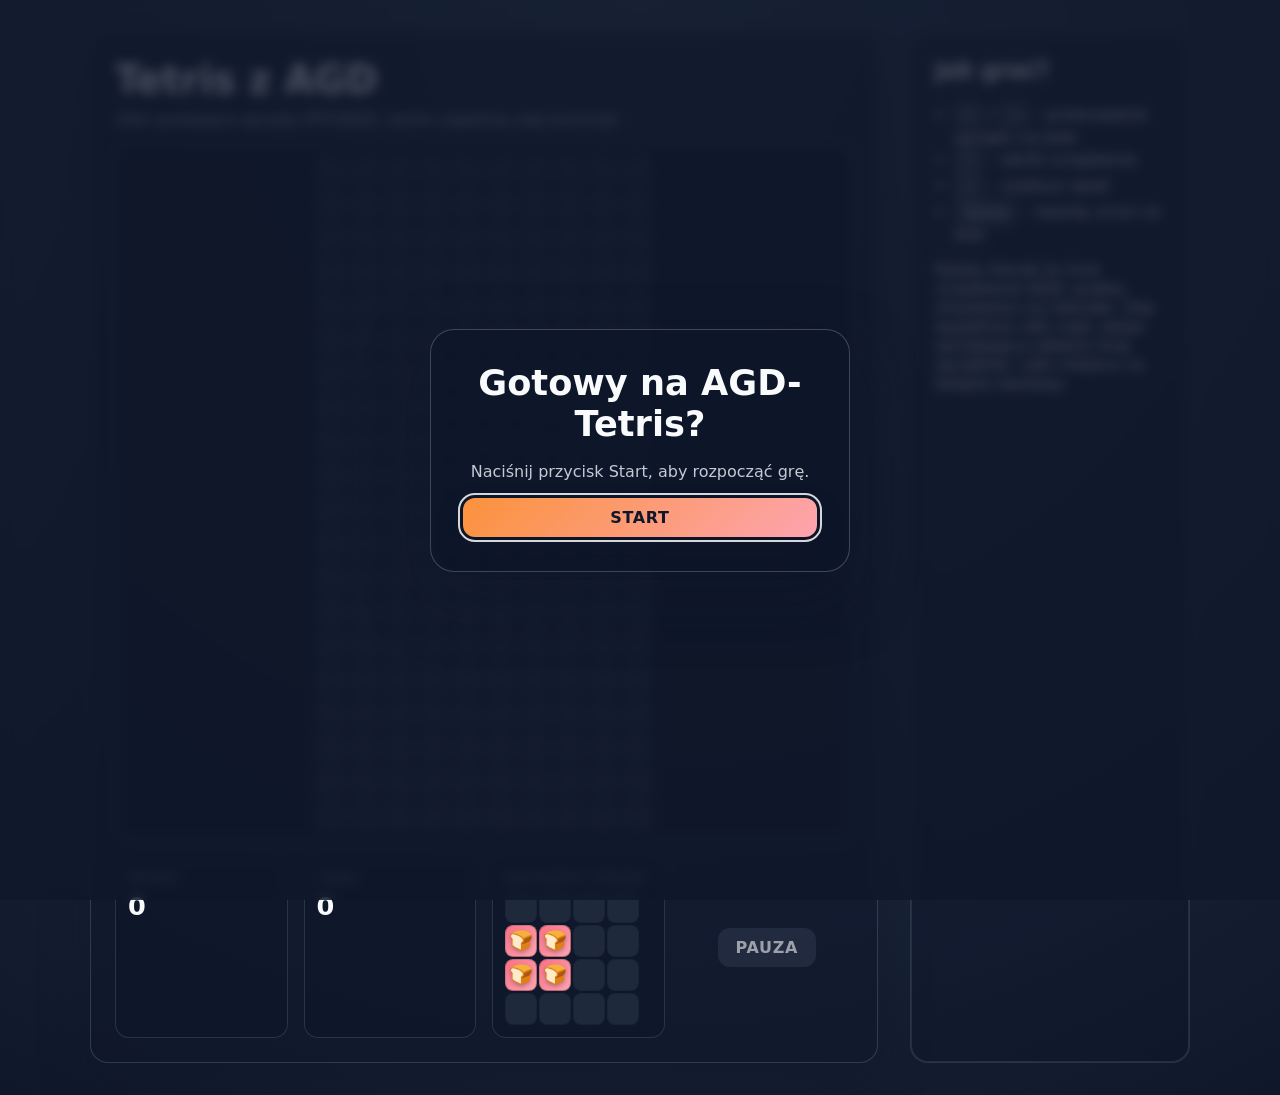
==== index.html @ 9cefc5fb "Add start overlay and pause controls to AGD Tetris" ====
<!DOCTYPE html>
<html lang="pl">
  <head>
    <meta charset="UTF-8" />
    <meta name="viewport" content="width=device-width, initial-scale=1.0" />
    <title>Tetris AGD</title>
    <link rel="stylesheet" href="style.css" />
  </head>
  <body>
    <main class="layout">
      <section class="game">
        <header class="game__header">
          <h1>Tetris z AGD</h1>
          <p>Ułóż spadające sprzęty RTV/AGD, zanim zapełnią całą kuchnię!</p>
        </header>
        <div class="game__board" id="board" aria-label="Plansza gry Tetris"></div>
        <footer class="game__footer" aria-live="polite">
          <div class="stat">
            <span class="stat__label">Wynik</span>
            <span class="stat__value" id="score">0</span>
          </div>
          <div class="stat">
            <span class="stat__label">Linie</span>
            <span class="stat__value" id="lines">0</span>
          </div>
          <div class="stat">
            <span class="stat__label">Następny sprzęt</span>
            <div class="preview" id="preview" aria-label="Podgląd następnego klocka"></div>
          </div>
          <div class="actions">
            <button type="button" class="btn" id="pauseButton" disabled>Pauza</button>
          </div>
        </footer>
      </section>
      <aside class="panel">
        <h2>Jak grać?</h2>
        <ul>
          <li><kbd>←</kbd> / <kbd>→</kbd> – przesuwanie sprzętu na boki</li>
          <li><kbd>↑</kbd> – obrót urządzenia</li>
          <li><kbd>↓</kbd> – szybszy opad</li>
          <li><kbd>Spacja</kbd> – twardy zrzut na blat</li>
        </ul>
        <p>
          Każdy klocek to inne urządzenie AGD: pralka, zmywarka czy blender. Gdy
          wypełnisz cały rząd, ekipa sprzątająca zabiera linię sprzętów i robi
          miejsce na kolejne dostawy.
        </p>
      </aside>
    </main>
    <section
      class="overlay"
      id="overlay"
      role="dialog"
      aria-modal="true"
      aria-labelledby="overlayTitle"
      aria-describedby="overlayMessage"
      hidden
    >
      <div class="overlay__content">
        <h2 id="overlayTitle">Gotowy na AGD-Tetris?</h2>
        <p id="overlayMessage">Naciśnij przycisk start, aby rozpocząć grę.</p>
        <button type="button" class="btn btn--primary" id="startButton">
          Start
        </button>
      </div>
    </section>
    <script src="script.js" type="module"></script>
  </body>
</html>
---- style.css ----
:root {
  color-scheme: light dark;
  font-family: "Fira Sans", "Segoe UI", system-ui, -apple-system, sans-serif;
  --bg: #0f172a;
  --panel: rgba(15, 23, 42, 0.7);
  --text: #f8fafc;
  --accent: #f97316;
  --grid-border: rgba(148, 163, 184, 0.45);
  --cell-size: min(3.2vw, 32px);
}

* {
  box-sizing: border-box;
}

body {
  margin: 0;
  min-height: 100vh;
  background: radial-gradient(circle at top, #334155, var(--bg));
  color: var(--text);
  display: flex;
  align-items: center;
  justify-content: center;
  padding: 32px 16px;
}

.layout {
  display: grid;
  grid-template-columns: minmax(0, 1fr) 280px;
  gap: 32px;
  width: min(1100px, 100%);
}

.game {
  background: rgba(15, 23, 42, 0.55);
  border: 1px solid rgba(148, 163, 184, 0.25);
  border-radius: 18px;
  padding: 24px;
  box-shadow: 0 20px 50px rgba(15, 23, 42, 0.45);
  display: flex;
  flex-direction: column;
  gap: 16px;
}

.game__header h1 {
  font-size: clamp(1.8rem, 4vw, 2.4rem);
  margin: 0 0 8px;
}

.game__header p {
  margin: 0;
  color: rgba(226, 232, 240, 0.8);
}

.game__board {
  display: grid;
  grid-template-columns: repeat(10, var(--cell-size));
  grid-template-rows: repeat(20, var(--cell-size));
  gap: 2px;
  padding: 8px;
  background: rgba(15, 23, 42, 0.8);
  border-radius: 16px;
  border: 1px solid var(--grid-border);
  justify-content: center;
}

.cell {
  width: var(--cell-size);
  height: var(--cell-size);
  border-radius: 8px;
  border: 1px solid rgba(15, 23, 42, 0.25);
  background: rgba(148, 163, 184, 0.12);
  display: grid;
  place-items: center;
  font-size: calc(var(--cell-size) * 0.6);
  line-height: 1;
}

.cell[data-filled="true"] {
  color: #0f172a;
  font-weight: 700;
  text-shadow: 0 2px 4px rgba(15, 23, 42, 0.3);
  animation: pop-in 150ms ease-out;
}

.cell[data-type="pralka"] {
  background: linear-gradient(135deg, #60a5fa, #93c5fd);
}

.cell[data-type="zmywarka"] {
  background: linear-gradient(135deg, #4ade80, #bbf7d0);
}

.cell[data-type="lodowka"] {
  background: linear-gradient(135deg, #fde047, #facc15);
}

.cell[data-type="odkurzacz"] {
  background: linear-gradient(135deg, #f97316, #fdba74);
}

.cell[data-type="toster"] {
  background: linear-gradient(135deg, #fb7185, #fda4af);
}

.cell[data-type="mikrofalowka"] {
  background: linear-gradient(135deg, #a855f7, #d8b4fe);
}

.cell[data-type="ekspres"] {
  background: linear-gradient(135deg, #facc15, #f97316);
}

.game__footer {
  display: grid;
  grid-template-columns: repeat(auto-fit, minmax(140px, 1fr));
  gap: 16px;
  align-items: stretch;
}

.stat {
  background: rgba(15, 23, 42, 0.65);
  border-radius: 14px;
  padding: 12px;
  display: flex;
  flex-direction: column;
  gap: 6px;
  border: 1px solid rgba(148, 163, 184, 0.2);
}

.stat__label {
  font-size: 0.8rem;
  text-transform: uppercase;
  letter-spacing: 0.12em;
  color: rgba(148, 163, 184, 0.85);
}

.stat__value {
  font-size: 1.6rem;
  font-weight: 700;
}

.actions {
  display: flex;
  align-items: center;
  justify-content: center;
}

.btn {
  appearance: none;
  border: none;
  border-radius: 12px;
  background: rgba(148, 163, 184, 0.2);
  color: var(--text);
  font: inherit;
  padding: 10px 18px;
  font-weight: 600;
  letter-spacing: 0.04em;
  text-transform: uppercase;
  cursor: pointer;
  transition: transform 180ms ease, background 180ms ease, box-shadow 180ms ease;
  box-shadow: 0 8px 20px rgba(15, 23, 42, 0.25);
}

.btn:disabled {
  cursor: not-allowed;
  opacity: 0.6;
  box-shadow: none;
}

.btn:hover:not(:disabled),
.btn:focus-visible:not(:disabled) {
  transform: translateY(-2px);
  background: rgba(148, 163, 184, 0.35);
  box-shadow: 0 14px 28px rgba(15, 23, 42, 0.3);
}

.btn:focus-visible {
  outline: 2px solid rgba(248, 250, 252, 0.85);
  outline-offset: 3px;
}

.btn:active:not(:disabled) {
  transform: translateY(0);
}

.btn--primary {
  background: linear-gradient(135deg, #f97316, #fb7185);
  color: #0f172a;
  box-shadow: 0 12px 30px rgba(249, 115, 22, 0.45);
}

.btn--primary:hover:not(:disabled),
.btn--primary:focus-visible:not(:disabled) {
  background: linear-gradient(135deg, #fb923c, #fda4af);
}

.overlay {
  position: fixed;
  inset: 0;
  display: grid;
  place-items: center;
  background: rgba(15, 23, 42, 0.75);
  backdrop-filter: blur(6px);
  z-index: 10;
  padding: 24px;
}

.overlay__content {
  background: rgba(15, 23, 42, 0.85);
  border-radius: 24px;
  padding: 32px;
  max-width: min(420px, 90vw);
  text-align: center;
  display: grid;
  gap: 16px;
  border: 1px solid rgba(148, 163, 184, 0.35);
  box-shadow: 0 25px 60px rgba(15, 23, 42, 0.5);
}

.overlay__content h2 {
  margin: 0;
  font-size: clamp(1.6rem, 5vw, 2.2rem);
}

.overlay__content p {
  margin: 0;
  color: rgba(226, 232, 240, 0.86);
  line-height: 1.5;
}

.preview {
  display: grid;
  grid-template-columns: repeat(4, var(--cell-size));
  grid-template-rows: repeat(4, var(--cell-size));
  gap: 2px;
}

.panel {
  background: rgba(15, 23, 42, 0.45);
  border-radius: 18px;
  padding: 24px;
  border: 1px solid rgba(148, 163, 184, 0.2);
  box-shadow: inset 0 0 0 1px rgba(148, 163, 184, 0.15);
}

.panel h2 {
  margin-top: 0;
  font-size: 1.4rem;
}

.panel ul {
  padding-left: 1.2rem;
  margin-bottom: 1rem;
}

kbd {
  display: inline-block;
  padding: 4px 8px;
  border-radius: 6px;
  background: rgba(148, 163, 184, 0.2);
  border: 1px solid rgba(148, 163, 184, 0.4);
  font-family: inherit;
  font-size: 0.85em;
}

@media (max-width: 1024px) {
  .layout {
    grid-template-columns: 1fr;
  }

  .panel {
    order: -1;
  }

  .game__footer {
    grid-template-columns: repeat(auto-fit, minmax(120px, 1fr));
  }
}

@media (prefers-reduced-motion: reduce) {
  * {
    animation-duration: 0.001ms !important;
    animation-iteration-count: 1 !important;
    transition-duration: 0.001ms !important;
    scroll-behavior: auto !important;
  }
}

@keyframes pop-in {
  from {
    transform: scale(0.92);
    opacity: 0.6;
  }

  to {
    transform: scale(1);
    opacity: 1;
  }
}
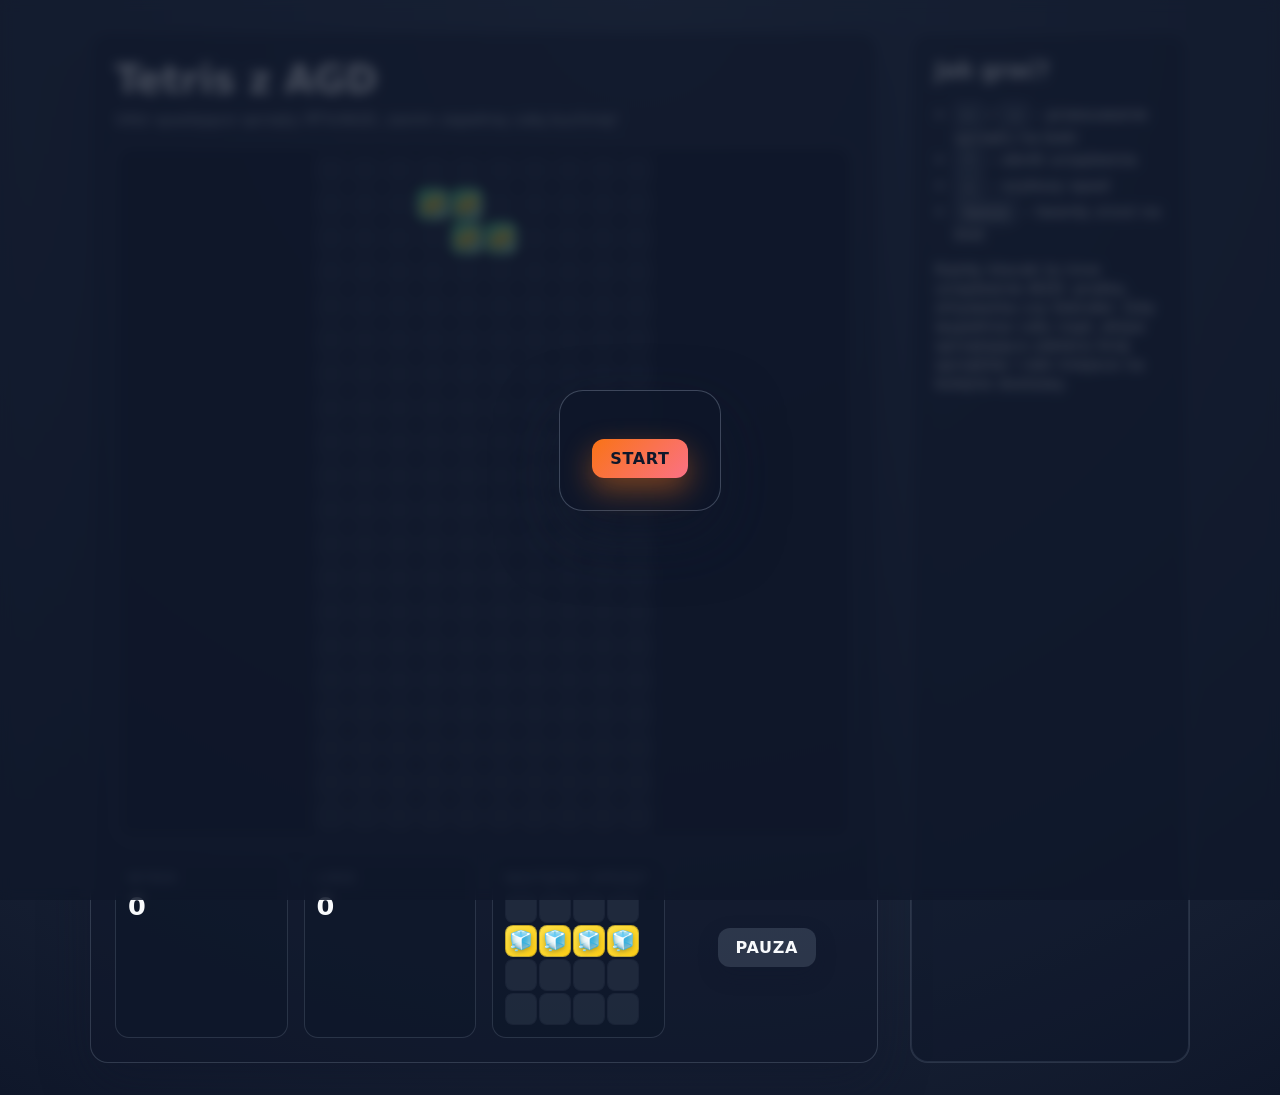
==== commit 96b96b6e: "Remove non-functional start overlay messaging" ====
--- a/index.html
+++ b/index.html
@@ -52,13 +52,12 @@
       id="overlay"
       role="dialog"
       aria-modal="true"
-      aria-labelledby="overlayTitle"
+      aria-label="Komunikat gry"
       aria-describedby="overlayMessage"
       hidden
     >
       <div class="overlay__content">
-        <h2 id="overlayTitle">Gotowy na AGD-Tetris?</h2>
-        <p id="overlayMessage">Naciśnij przycisk start, aby rozpocząć grę.</p>
+        <p id="overlayMessage"></p>
         <button type="button" class="btn btn--primary" id="startButton">
           Start
         </button>
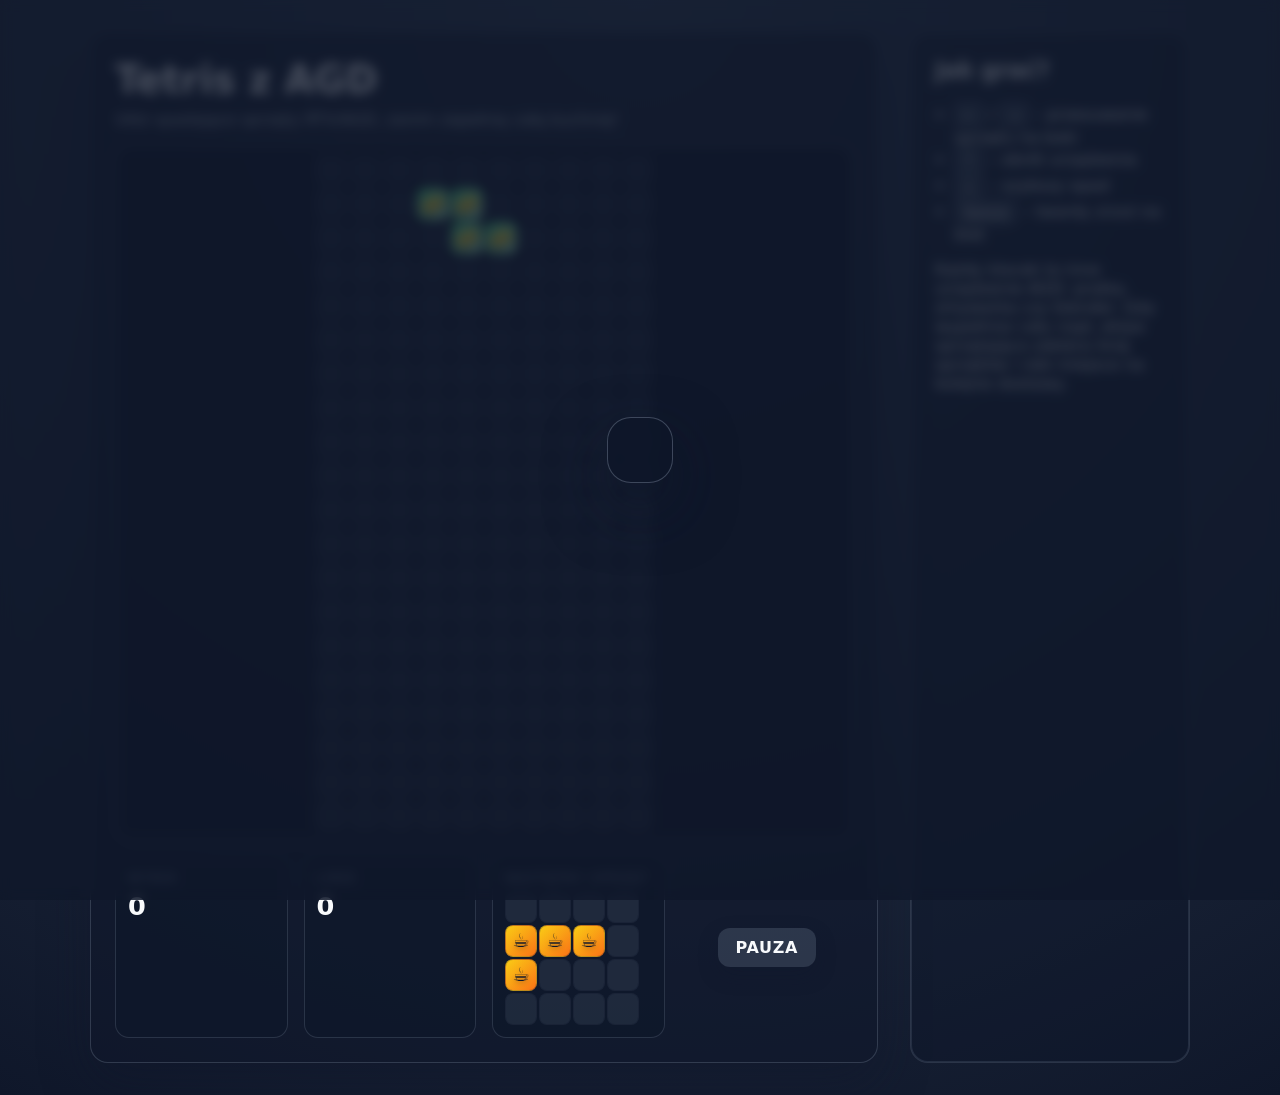
==== commit fe09542e: "Remove unused start overlay button" ====
--- a/index.html
+++ b/index.html
@@ -56,11 +56,8 @@
       aria-describedby="overlayMessage"
       hidden
     >
-      <div class="overlay__content">
+      <div class="overlay__content" tabindex="-1">
         <p id="overlayMessage"></p>
-        <button type="button" class="btn btn--primary" id="startButton">
-          Start
-        </button>
       </div>
     </section>
     <script src="script.js" type="module"></script>
--- a/style.css
+++ b/style.css
@@ -204,6 +204,7 @@
   backdrop-filter: blur(6px);
   z-index: 10;
   padding: 24px;
+  cursor: pointer;
 }
 
 .overlay__content {
@@ -216,6 +217,7 @@
   gap: 16px;
   border: 1px solid rgba(148, 163, 184, 0.35);
   box-shadow: 0 25px 60px rgba(15, 23, 42, 0.5);
+  cursor: inherit;
 }
 
 .overlay__content h2 {
